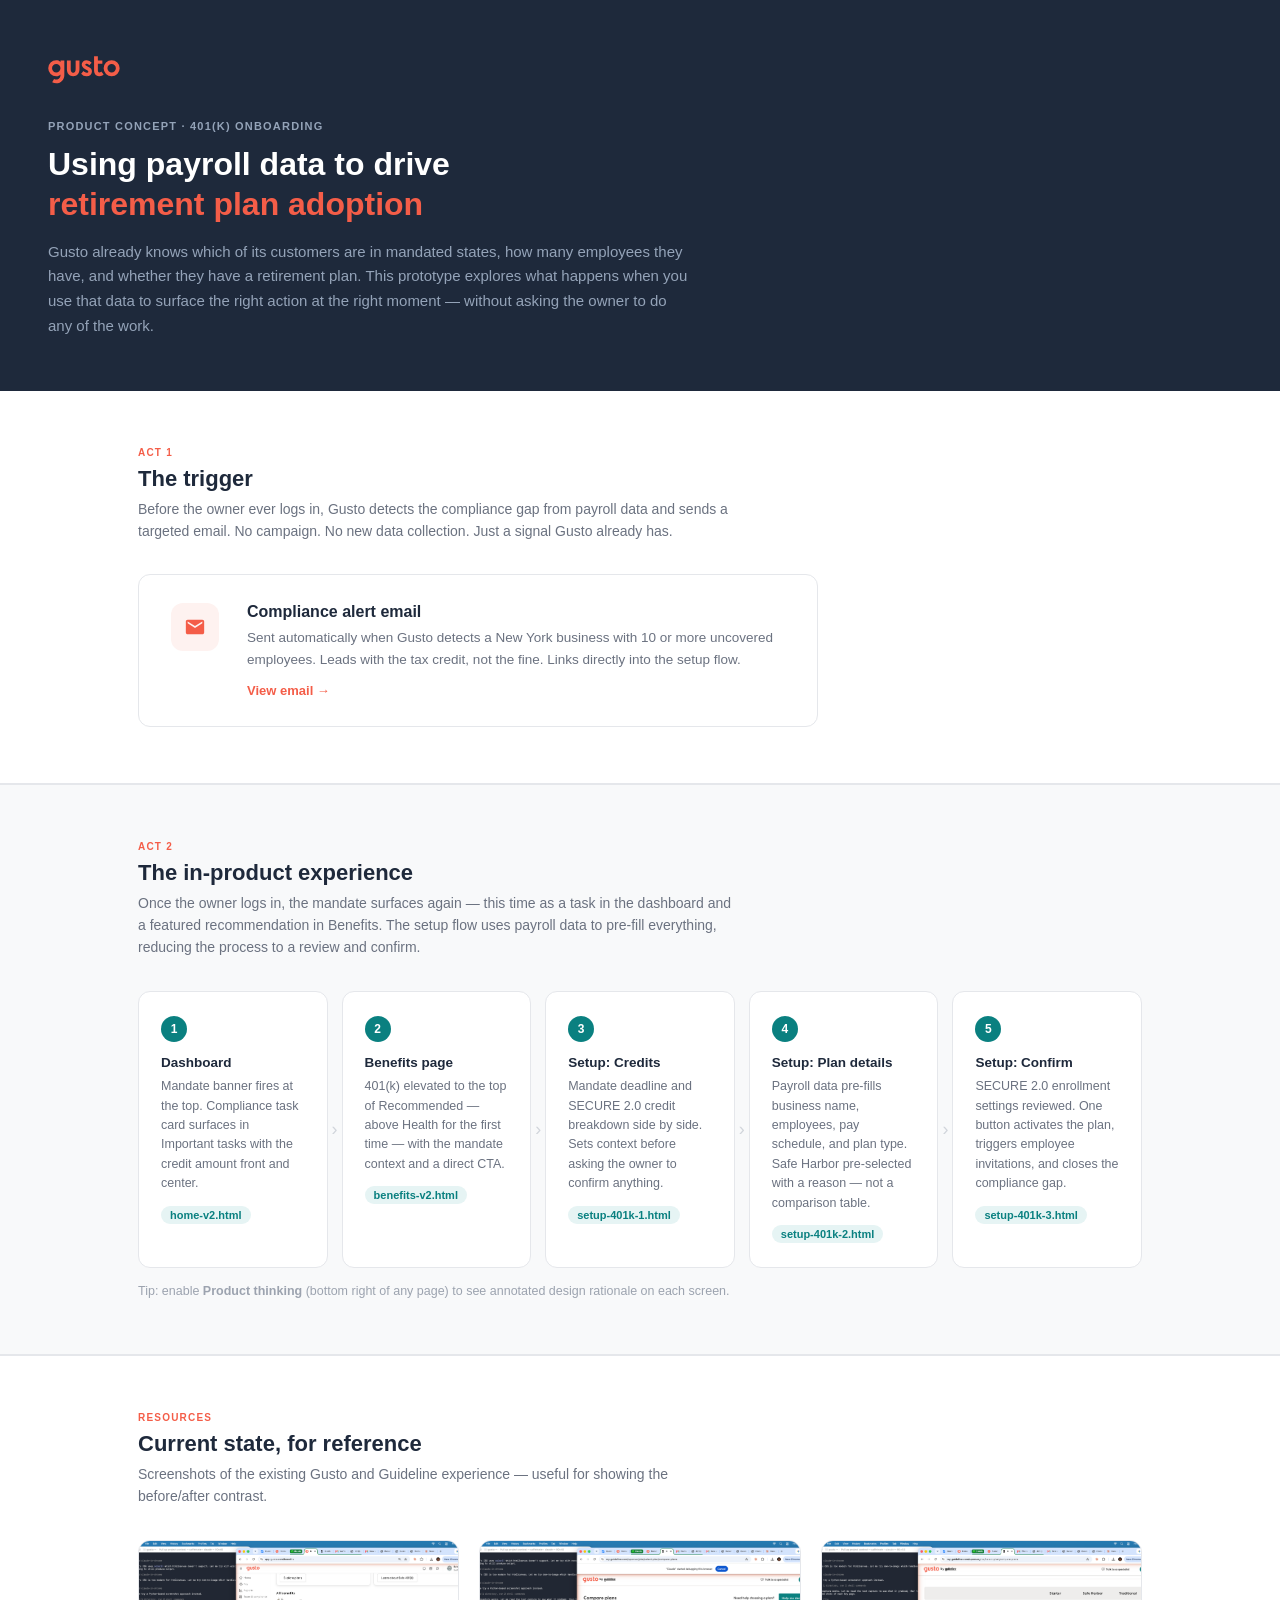
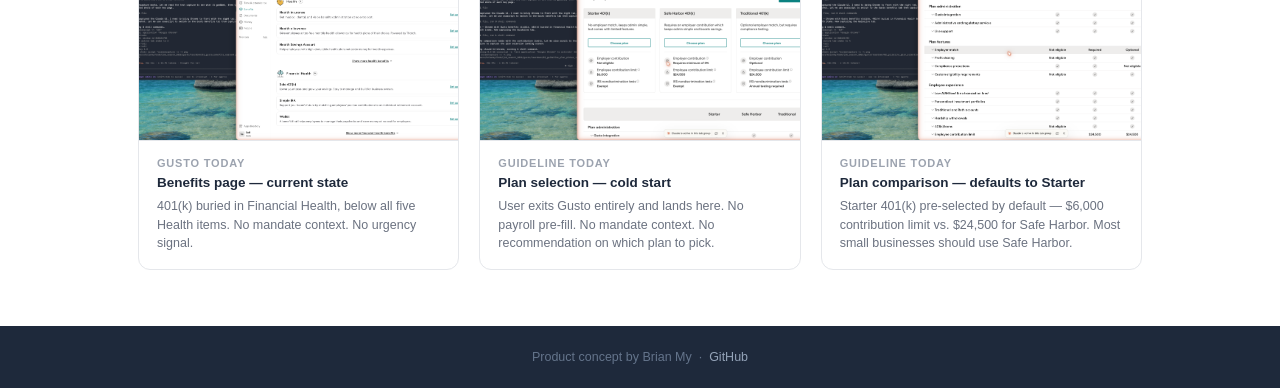
==== index.html @ 6f86a35d "Add index page, teardown screenshots, fix referral card overflow" ====
<!DOCTYPE html>
<html lang="en">
<head>
  <meta charset="UTF-8">
  <meta name="viewport" content="width=device-width, initial-scale=1.0">
  <title>Gusto 401(k) — Prototype</title>
  <link rel="stylesheet" href="styles.css">
  <style>
    * { box-sizing: border-box; margin: 0; padding: 0; }

    body {
      font-family: 'GCentra', -apple-system, BlinkMacSystemFont, sans-serif;
      background: #F8F9FA;
      color: #374151;
    }

    /* ── Hero ── */
    .hero {
      background: #1E293B;
      color: white;
      padding: 56px 48px 52px;
    }
    .hero-logo {
      display: flex;
      align-items: center;
      gap: 12px;
      margin-bottom: 36px;
    }
    .hero-eyebrow {
      font-size: 11px;
      font-weight: 700;
      letter-spacing: 1.2px;
      text-transform: uppercase;
      color: #94A3B8;
      margin-bottom: 12px;
    }
    .hero-title {
      font-size: 32px;
      font-weight: 700;
      line-height: 1.25;
      margin-bottom: 16px;
      color: white;
    }
    .hero-title span { color: #F45D48; }
    .hero-desc {
      font-size: 15px;
      color: #94A3B8;
      line-height: 1.65;
      max-width: 640px;
    }

    /* ── Sections ── */
    .section {
      padding: 56px 48px;
      max-width: 1100px;
      margin: 0 auto;
    }
    .section-label {
      font-size: 10px;
      font-weight: 700;
      letter-spacing: 1.2px;
      text-transform: uppercase;
      color: #F45D48;
      margin-bottom: 8px;
    }
    .section-title {
      font-size: 22px;
      font-weight: 700;
      color: #1E293B;
      margin-bottom: 6px;
    }
    .section-desc {
      font-size: 14px;
      color: #6B7280;
      line-height: 1.6;
      max-width: 600px;
      margin-bottom: 32px;
    }
    .divider {
      border: none;
      border-top: 1px solid #E5E7EB;
    }

    /* ── Act 1: Email ── */
    .email-card {
      display: flex;
      align-items: flex-start;
      gap: 28px;
      background: white;
      border: 1px solid #E5E7EB;
      border-radius: 12px;
      padding: 28px 32px;
      text-decoration: none;
      color: inherit;
      transition: box-shadow 0.15s, border-color 0.15s;
      max-width: 680px;
    }
    .email-card:hover {
      border-color: #F45D48;
      box-shadow: 0 4px 20px rgba(244, 93, 72, 0.1);
    }
    .email-icon {
      width: 48px;
      height: 48px;
      border-radius: 12px;
      background: #FEF2F0;
      color: #F45D48;
      display: flex;
      align-items: center;
      justify-content: center;
      flex-shrink: 0;
    }
    .email-card-title {
      font-size: 16px;
      font-weight: 700;
      color: #1E293B;
      margin-bottom: 6px;
    }
    .email-card-desc {
      font-size: 13.5px;
      color: #6B7280;
      line-height: 1.6;
    }
    .email-card-cta {
      margin-top: 12px;
      font-size: 13px;
      font-weight: 600;
      color: #F45D48;
    }

    /* ── Act 2: Flow ── */
    .flow {
      display: flex;
      align-items: stretch;
      gap: 0;
    }
    .flow-step {
      flex: 1;
      background: white;
      border: 1px solid #E5E7EB;
      border-radius: 12px;
      padding: 24px 22px;
      text-decoration: none;
      color: inherit;
      transition: box-shadow 0.15s, border-color 0.15s;
      position: relative;
    }
    .flow-step:hover {
      border-color: #0A8080;
      box-shadow: 0 4px 16px rgba(10, 128, 128, 0.1);
      z-index: 1;
    }
    .flow-connector {
      display: flex;
      align-items: center;
      padding: 0 4px;
      color: #D1D5DB;
      font-size: 18px;
      flex-shrink: 0;
    }
    .step-num {
      width: 26px;
      height: 26px;
      border-radius: 50%;
      background: #0A8080;
      color: white;
      font-size: 12px;
      font-weight: 700;
      display: flex;
      align-items: center;
      justify-content: center;
      margin-bottom: 12px;
    }
    .step-title {
      font-size: 13.5px;
      font-weight: 700;
      color: #1E293B;
      margin-bottom: 6px;
      line-height: 1.3;
    }
    .step-desc {
      font-size: 12.5px;
      color: #6B7280;
      line-height: 1.55;
    }
    .step-tag {
      display: inline-block;
      margin-top: 12px;
      font-size: 11px;
      font-weight: 600;
      color: #0A8080;
      background: #E6F4F4;
      padding: 3px 9px;
      border-radius: 100px;
    }

    /* ── Resources ── */
    .screenshots {
      display: grid;
      grid-template-columns: repeat(3, 1fr);
      gap: 20px;
    }
    .screenshot-card {
      background: white;
      border: 1px solid #E5E7EB;
      border-radius: 12px;
      overflow: hidden;
    }
    .screenshot-img {
      width: 100%;
      height: 200px;
      object-fit: cover;
      object-position: top;
      display: block;
      border-bottom: 1px solid #E5E7EB;
    }
    .screenshot-body {
      padding: 16px 18px;
    }
    .screenshot-label {
      font-size: 11px;
      font-weight: 700;
      text-transform: uppercase;
      letter-spacing: 0.8px;
      color: #9CA3AF;
      margin-bottom: 5px;
    }
    .screenshot-title {
      font-size: 13.5px;
      font-weight: 600;
      color: #1E293B;
      margin-bottom: 5px;
      line-height: 1.35;
    }
    .screenshot-desc {
      font-size: 12.5px;
      color: #6B7280;
      line-height: 1.5;
    }

    /* ── Footer ── */
    .footer {
      background: #1E293B;
      color: #64748B;
      font-size: 12.5px;
      text-align: center;
      padding: 24px 48px;
    }
    .footer a { color: #94A3B8; text-decoration: none; }
    .footer a:hover { color: white; }
  </style>
</head>
<body>

<!-- ── Hero ── -->
<div class="hero">
  <div class="hero-logo">
    <svg viewBox="0 0 1040.65 399.35" xmlns="http://www.w3.org/2000/svg" style="width:72px;height:auto;color:#F45D48;" aria-label="Gusto" role="img">
      <path fill="currentColor" d="M920.06 61.34A115.69 115.69 0 1 0 1035.74 177 115.81 115.81 0 0 0 920.06 61.34zm0 176.5A60.82 60.82 0 1 1 980.88 177a60.89 60.89 0 0 1-60.82 60.84zM579.44 153.62l-20.21-10.1q-13.14-6.47-16.46-10.2a12 12 0 0 1-3.33-8.18c0-3.9 1.74-7.17 5.25-9.8s8.35-3.94 14.54-3.94q17 0 37.78 20.61l34.14-34.14a89.18 89.18 0 0 0-72.32-36.36q-31.32 0-51.41 18.48t-20.1 44.54q0 40.41 53.33 67.28l18.58 9.29q24 12.12 24 24.85 0 6.87-6.66 12.12T559 243.32q-10.11 0-23.13-7a85.18 85.18 0 0 1-23-18L479.24 255q28.67 37.57 76.76 37.57 36.16 0 57.68-19.59t21.51-48.89q0-22-11.92-38.38t-43.83-32.09zM236.05 65.92h-54.87l.18 19.73c-17.77-18-39.66-24.31-62.18-24.31a115.69 115.69 0 0 0 0 231.38c26.63 0 49.42-11.8 61.16-26.81 0 .91-.08 11.82-.11 13-.22 7.46-1.3 19.41-8.33 31.62A60.6 60.6 0 0 1 87.53 331l-27.29 47.5a114.77 114.77 0 0 0 59.46 16.64c30.36 0 68.22-12 95.07-49.21 22.33-30.92 21.28-60.13 21.28-88.41zM119.18 237.84A60.82 60.82 0 1 1 180 177a60.88 60.88 0 0 1-60.82 60.84zM454.8 65.92h-55.15v110c.11 15.58.09 42.57-11.4 54.14-5.51 5.54-11.51 10.5-24.24 10.5s-18.78-5-24.28-10.5c-11.49-11.57-11.46-38.56-11.35-54.14v-110h-55.11v109.61c-.15 22.57-.43 64.6 27.24 92.45 16.24 16.34 35.58 24.63 63.54 24.63s47.31-8.29 63.55-24.63c27.67-27.85 27.39-69.88 27.24-92.45z"/><path fill="currentColor" d="M740.05 237.18c-6.29-.85-12.48-5.34-16-13.54-2.41-5.62-3.28-13-3.28-22.09V113.1h64.81V65.75h-64.81V4.25h-55v192.84c0 18.91 1.52 41.83 14 63 10.65 18 29.41 32.55 60.2 32.55 37.33 0 64.19-27 64.19-27l-33-40.58s-14.49 14.37-31.11 12.12z"/>
    </svg>
  </div>
  <div class="hero-eyebrow">Product concept · 401(k) onboarding</div>
  <h1 class="hero-title">Using payroll data to drive<br><span>retirement plan adoption</span></h1>
  <p class="hero-desc">Gusto already knows which of its customers are in mandated states, how many employees they have, and whether they have a retirement plan. This prototype explores what happens when you use that data to surface the right action at the right moment — without asking the owner to do any of the work.</p>
</div>

<!-- ── Act 1 ── -->
<div style="background: white; border-bottom: 1px solid #E5E7EB;">
  <div class="section">
    <div class="section-label">Act 1</div>
    <div class="section-title">The trigger</div>
    <p class="section-desc">Before the owner ever logs in, Gusto detects the compliance gap from payroll data and sends a targeted email. No campaign. No new data collection. Just a signal Gusto already has.</p>
    <a href="email-compliance-alert.html" class="email-card">
      <div class="email-icon">
        <svg width="22" height="22" viewBox="0 0 24 24" fill="currentColor"><path d="M20 4H4c-1.1 0-2 .9-2 2v12c0 1.1.9 2 2 2h16c1.1 0 2-.9 2-2V6c0-1.1-.9-2-2-2zm0 4l-8 5-8-5V6l8 5 8-5v2z"/></svg>
      </div>
      <div>
        <div class="email-card-title">Compliance alert email</div>
        <div class="email-card-desc">Sent automatically when Gusto detects a New York business with 10 or more uncovered employees. Leads with the tax credit, not the fine. Links directly into the setup flow.</div>
        <div class="email-card-cta">View email →</div>
      </div>
    </a>
  </div>
</div>

<hr class="divider">

<!-- ── Act 2 ── -->
<div style="background: #F8F9FA; border-bottom: 1px solid #E5E7EB;">
  <div class="section">
    <div class="section-label">Act 2</div>
    <div class="section-title">The in-product experience</div>
    <p class="section-desc">Once the owner logs in, the mandate surfaces again — this time as a task in the dashboard and a featured recommendation in Benefits. The setup flow uses payroll data to pre-fill everything, reducing the process to a review and confirm.</p>
    <div class="flow">
      <a href="home-v2.html" class="flow-step">
        <div class="step-num">1</div>
        <div class="step-title">Dashboard</div>
        <div class="step-desc">Mandate banner fires at the top. Compliance task card surfaces in Important tasks with the credit amount front and center.</div>
        <span class="step-tag">home-v2.html</span>
      </a>
      <div class="flow-connector">›</div>
      <a href="benefits-v2.html" class="flow-step">
        <div class="step-num">2</div>
        <div class="step-title">Benefits page</div>
        <div class="step-desc">401(k) elevated to the top of Recommended — above Health for the first time — with the mandate context and a direct CTA.</div>
        <span class="step-tag">benefits-v2.html</span>
      </a>
      <div class="flow-connector">›</div>
      <a href="setup-401k-1.html" class="flow-step">
        <div class="step-num">3</div>
        <div class="step-title">Setup: Credits</div>
        <div class="step-desc">Mandate deadline and SECURE 2.0 credit breakdown side by side. Sets context before asking the owner to confirm anything.</div>
        <span class="step-tag">setup-401k-1.html</span>
      </a>
      <div class="flow-connector">›</div>
      <a href="setup-401k-2.html" class="flow-step">
        <div class="step-num">4</div>
        <div class="step-title">Setup: Plan details</div>
        <div class="step-desc">Payroll data pre-fills business name, employees, pay schedule, and plan type. Safe Harbor pre-selected with a reason — not a comparison table.</div>
        <span class="step-tag">setup-401k-2.html</span>
      </a>
      <div class="flow-connector">›</div>
      <a href="setup-401k-3.html" class="flow-step">
        <div class="step-num">5</div>
        <div class="step-title">Setup: Confirm</div>
        <div class="step-desc">SECURE 2.0 enrollment settings reviewed. One button activates the plan, triggers employee invitations, and closes the compliance gap.</div>
        <span class="step-tag">setup-401k-3.html</span>
      </a>
    </div>
    <p style="margin-top:16px; font-size:12.5px; color:#9CA3AF;">Tip: enable <strong>Product thinking</strong> (bottom right of any page) to see annotated design rationale on each screen.</p>
  </div>
</div>

<hr class="divider">

<!-- ── Resources ── -->
<div style="background: white;">
  <div class="section">
    <div class="section-label">Resources</div>
    <div class="section-title">Current state, for reference</div>
    <p class="section-desc">Screenshots of the existing Gusto and Guideline experience — useful for showing the before/after contrast.</p>
    <div class="screenshots">

      <div class="screenshot-card">
        <img src="teardown/01_gusto_benefits_current.png" alt="Current Gusto Benefits page" class="screenshot-img">
        <div class="screenshot-body">
          <div class="screenshot-label">Gusto today</div>
          <div class="screenshot-title">Benefits page — current state</div>
          <div class="screenshot-desc">401(k) buried in Financial Health, below all five Health items. No mandate context. No urgency signal.</div>
        </div>
      </div>

      <div class="screenshot-card">
        <img src="teardown/03_guideline_plan_picker_top.png" alt="Guideline plan picker" class="screenshot-img">
        <div class="screenshot-body">
          <div class="screenshot-label">Guideline today</div>
          <div class="screenshot-title">Plan selection — cold start</div>
          <div class="screenshot-desc">User exits Gusto entirely and lands here. No payroll pre-fill. No mandate context. No recommendation on which plan to pick.</div>
        </div>
      </div>

      <div class="screenshot-card">
        <img src="teardown/02_guideline_plan_selection.png" alt="Guideline comparison table" class="screenshot-img">
        <div class="screenshot-body">
          <div class="screenshot-label">Guideline today</div>
          <div class="screenshot-title">Plan comparison — defaults to Starter</div>
          <div class="screenshot-desc">Starter 401(k) pre-selected by default — $6,000 contribution limit vs. $24,500 for Safe Harbor. Most small businesses should use Safe Harbor.</div>
        </div>
      </div>

    </div>
  </div>
</div>

<!-- ── Footer ── -->
<div class="footer">
  Product concept by Brian My &nbsp;·&nbsp; <a href="https://github.com/brianmy/gusto-401k" target="_blank">GitHub</a>
</div>

</body>
</html>
---- styles.css ----
/* ─── Gusto Prototype — Shared Styles ─── */

@font-face {
  font-family: 'GCentra';
  src: url('https://d3bnlkto289wdc.cloudfront.net/vite-dev/assets/gcentra-medium-BypWhw_v.woff2') format('woff2');
  font-weight: 400 700;
  font-style: normal;
  font-display: swap;
}

:root {
  --gusto-red:        #F45D48;
  --gusto-green:      #0A8080;
  --gusto-green-dark: #086666;
  --gusto-green-bg:   #E6F4F4;
  --border:           #E0E0E0;
  --text-primary:     #525257;
  --text-secondary:   #6B6B6B;
  --text-muted:       #929292;
  --bg-white:         #FFFFFF;
  --bg-light:         #F6F6F6;
  --radius:           8px;
  --sidebar-w:        204px;
  --topbar-h:         56px;
}

*, *::before, *::after { box-sizing: border-box; margin: 0; padding: 0; }

body {
  font-family: 'GCentra', -apple-system, BlinkMacSystemFont, 'Segoe UI', Roboto, Helvetica, Arial, sans-serif;
  color: var(--text-primary);
  background: var(--bg-white);
  font-size: 14px;
  -webkit-font-smoothing: antialiased;
}

a { text-decoration: none; }

/* ─── Topbar ─── */
.topbar {
  position: fixed; top: 0; left: 0; right: 0; z-index: 200;
  height: var(--topbar-h);
  display: flex; align-items: center; gap: 14px;
  padding: 0 20px;
  background: white;
  border-bottom: 1px solid var(--border);
}

.topbar-logo {
  font-size: 22px; font-weight: 900; font-style: italic;
  color: var(--gusto-red); letter-spacing: -1.5px;
  text-decoration: none;
  flex-shrink: 0;
}

.topbar-right {
  margin-left: auto;
  display: flex; align-items: center; gap: 6px;
}

.icon-btn {
  background: none; border: none; cursor: pointer;
  width: 34px; height: 34px; border-radius: 50%;
  display: flex; align-items: center; justify-content: center;
  color: var(--text-secondary); font-size: 17px;
  transition: background 0.15s;
}
.icon-btn:hover { background: var(--bg-light); }

.user-chip {
  display: flex; align-items: center; gap: 8px;
  padding: 4px 10px 4px 4px;
  border-radius: 20px; cursor: pointer;
  transition: background 0.15s;
}
.user-chip:hover { background: var(--bg-light); }

.avatar {
  width: 30px; height: 30px; border-radius: 50%;
  background: #6B7280; color: white;
  font-size: 12px; font-weight: 700;
  display: flex; align-items: center; justify-content: center;
  flex-shrink: 0;
}

.user-name { font-size: 13px; font-weight: 600; }
.user-company { font-size: 12px; color: var(--text-secondary); }

/* ─── Sidebar ─── */
.sidebar {
  position: fixed; top: var(--topbar-h); left: 0; bottom: 0;
  width: var(--sidebar-w);
  background: white;
  border-right: 1px solid var(--border);
  overflow-y: auto;
  padding: 10px 0 20px;
  display: flex; flex-direction: column;
}

.nav-item {
  display: flex; align-items: center; gap: 10px;
  padding: 8px 16px 8px 13px;
  font-size: 13.5px; font-weight: 500;
  color: var(--text-primary);
  text-decoration: none;
  border-left: 3px solid transparent;
  transition: background 0.12s;
  white-space: nowrap;
}
.nav-item:hover { background: var(--bg-light); }
.nav-item.active {
  border-left-color: var(--gusto-green);
  color: var(--gusto-green);
  background: var(--gusto-green-bg);
}
.nav-icon { font-size: 15px; width: 20px; text-align: center; flex-shrink: 0; }
.nav-svg { width: 16px; height: 16px; flex-shrink: 0; }

.nav-spacer { flex: 1; }
.nav-divider { height: 1px; background: var(--border); margin: 8px 0; }

.nav-section-label {
  padding: 10px 16px 4px;
  font-size: 10.5px; font-weight: 700;
  color: var(--text-muted); text-transform: uppercase; letter-spacing: 0.6px;
}

/* ─── Shell ─── */
.app-shell {
  padding-top: var(--topbar-h);
  display: flex; min-height: 100vh;
}

.page-area {
  margin-left: var(--sidebar-w);
  flex: 1; min-height: calc(100vh - var(--topbar-h));
}

/* ─── Home layout ─── */
.home-grid {
  display: grid;
  grid-template-columns: 1fr 300px;
  min-height: calc(100vh - var(--topbar-h));
}

.home-body { padding: 32px 36px 48px; }

.home-panel {
  padding: 32px 24px 48px;
  border-left: 1px solid var(--border);
}

/* ─── Buttons ─── */
.btn-primary {
  display: inline-flex; align-items: center; justify-content: center;
  padding: 9px 18px;
  background: var(--gusto-green); color: white;
  border: none; border-radius: 6px;
  font-size: 14px; font-weight: 600; cursor: pointer;
  text-decoration: none; white-space: nowrap;
  transition: background 0.15s;
}
.btn-primary:hover { background: var(--gusto-green-dark); }

.btn-outline {
  display: inline-flex; align-items: center;
  padding: 8px 16px;
  border: 1.5px solid #374151; border-radius: 6px;
  font-size: 13.5px; font-weight: 500; cursor: pointer;
  background: none; color: #374151; text-decoration: none;
  transition: background 0.15s;
}
.btn-outline:hover { background: var(--bg-light); }

.link-action {
  color: var(--gusto-green); font-weight: 500; font-size: 13.5px;
  text-decoration: none; display: inline-flex; align-items: center; gap: 3px;
}
.link-action:hover { color: var(--gusto-green-dark); text-decoration: underline; }

/* ─── Progress ─── */
.progress-label-row {
  display: flex; justify-content: space-between; align-items: center;
  margin-bottom: 6px;
}
.progress-label { font-size: 14px; font-weight: 600; }
.progress-pct { font-size: 13px; color: var(--text-secondary); font-weight: 500; }

.progress-track {
  height: 8px; background: var(--border); border-radius: 100px; overflow: hidden;
}
.progress-fill { height: 100%; background: var(--gusto-green); border-radius: 100px; }

/* ─── Setup card ─── */
.setup-card {
  display: flex; align-items: center; gap: 16px;
  border: 1px solid var(--border); border-radius: var(--radius);
  padding: 18px 20px; margin: 16px 0 8px;
}
.setup-emoji { font-size: 38px; flex-shrink: 0; }
.setup-info { flex: 1; }
.setup-title { font-size: 15px; font-weight: 600; margin-bottom: 3px; }
.setup-desc { font-size: 13px; color: var(--text-secondary); }

/* ─── Section headers ─── */
.section-header {
  display: flex; align-items: center; justify-content: space-between;
  margin-bottom: 12px;
}
.section-title { font-size: 17px; font-weight: 700; }

/* ─── Empty states ─── */
.empty-card {
  border: 1px solid var(--border); border-radius: var(--radius);
  padding: 40px 24px; text-align: center; margin-bottom: 24px;
}
.empty-icon { font-size: 42px; margin-bottom: 12px; }
.empty-title { font-size: 16px; font-weight: 600; margin-bottom: 6px; }
.empty-desc { font-size: 13px; color: var(--text-secondary); }

/* ─── Right panel ─── */
.panel-section { margin-bottom: 28px; }
.panel-title { font-size: 15px; font-weight: 700; margin-bottom: 8px; }
.panel-subtitle { font-size: 12.5px; color: var(--text-secondary); line-height: 1.5; }

.panel-title-row {
  display: flex; align-items: center; justify-content: space-between; margin-bottom: 10px;
}

.calendar-pill {
  display: flex; align-items: center; gap: 10px;
  border: 1px solid var(--border); border-radius: 8px; padding: 10px 14px;
}
.cal-tag { font-size: 10px; font-weight: 700; color: var(--text-secondary); text-transform: uppercase; letter-spacing: 0.4px; margin-bottom: 2px; }
.cal-title { font-size: 13px; font-weight: 600; }
.cal-date { font-size: 12px; color: var(--text-muted); }

.referral-box {
  border: 1px solid var(--border); border-radius: var(--radius);
  padding: 16px; background: var(--bg-light);
}
.referral-icon { font-size: 26px; margin-bottom: 8px; }
.referral-title { font-size: 14px; font-weight: 700; margin-bottom: 4px; }
.referral-desc { font-size: 12.5px; color: var(--text-secondary); margin-bottom: 12px; line-height: 1.5; }
.referral-row { display: flex; gap: 6px; }
.referral-input {
  flex: 1; min-width: 0; border: 1px solid var(--border); border-radius: 6px;
  padding: 7px 10px; font-size: 12.5px; background: white; color: var(--text-secondary);
  outline: none; overflow: hidden; text-overflow: ellipsis; white-space: nowrap;
}
.referral-note { font-size: 11.5px; color: var(--text-secondary); margin-top: 8px; }

/* ─── Benefits ─── */
.page-content { padding: 32px 40px 48px; }
.page-title { font-size: 24px; font-weight: 800; margin-bottom: 28px; }

.rec-grid {
  display: grid; grid-template-columns: 1fr 1fr; gap: 16px; margin-bottom: 36px;
}

.rec-card {
  border: 1px solid var(--border); border-radius: var(--radius); padding: 24px;
}
.rec-emoji { font-size: 36px; margin-bottom: 12px; }
.rec-title { font-size: 17px; font-weight: 700; margin-bottom: 8px; }
.rec-desc { font-size: 13.5px; color: var(--text-secondary); line-height: 1.5; margin-bottom: 18px; }

.benefits-list-title { font-size: 19px; font-weight: 700; margin-bottom: 20px; }

.cat-header {
  display: flex; align-items: center; gap: 10px;
  margin: 28px 0 12px;
}
.cat-emoji { font-size: 30px; }
.cat-name { font-size: 17px; font-weight: 700; }
.cat-count {
  background: var(--bg-light); color: var(--text-secondary);
  border-radius: 100px; padding: 2px 9px; font-size: 12px; font-weight: 600;
}

.benefit-row {
  display: flex; align-items: center;
  padding: 15px 18px;
  border: 1px solid var(--border); border-radius: var(--radius);
  margin-bottom: 8px; cursor: pointer; text-decoration: none; color: inherit;
  transition: background 0.12s;
}
.benefit-row:hover { background: var(--bg-light); }
.benefit-info { flex: 1; }
.benefit-title { font-size: 14.5px; font-weight: 600; margin-bottom: 3px; }
.benefit-desc { font-size: 13px; color: var(--text-secondary); line-height: 1.4; }
.benefit-cta { color: var(--gusto-green); font-size: 13.5px; font-weight: 500; white-space: nowrap; margin-left: 16px; }

.show-more {
  background: none; border: none; cursor: pointer;
  color: var(--gusto-green); font-size: 13.5px; font-weight: 500;
  display: flex; align-items: center; gap: 5px;
  padding: 6px 0; margin-bottom: 4px;
}
.show-more:hover { color: var(--gusto-green-dark); }

/* ─── App Directory ─── */
.appdir-layout {
  display: grid;
  grid-template-columns: 220px 1fr;
  min-height: calc(100vh - var(--topbar-h));
}

.appdir-sidebar {
  border-right: 1px solid var(--border);
  padding: 20px 0;
  overflow-y: auto;
}

.appdir-nav-section { margin-bottom: 20px; }

.appdir-nav-label {
  padding: 4px 20px 6px;
  font-size: 10.5px; font-weight: 700;
  color: var(--text-muted); text-transform: uppercase; letter-spacing: 0.6px;
}

.appdir-nav-link {
  display: block; padding: 6px 20px;
  font-size: 13.5px; color: var(--text-primary);
  text-decoration: none; transition: background 0.12s;
}
.appdir-nav-link:hover { background: var(--bg-light); }
.appdir-nav-link.active { color: var(--gusto-green); font-weight: 600; }

.appdir-main { padding: 32px 40px 48px; }

.appdir-header {
  display: flex; align-items: flex-start; justify-content: space-between;
  margin-bottom: 24px;
}
.appdir-title { font-size: 24px; font-weight: 800; margin-bottom: 4px; }
.appdir-subtitle { font-size: 13px; color: var(--text-secondary); }

.search-bar {
  display: flex; align-items: center; gap: 10px;
  border: 1.5px solid var(--border); border-radius: var(--radius);
  padding: 9px 14px; background: white; margin-bottom: 28px;
}
.search-bar:focus-within { border-color: var(--gusto-green); }
.search-input {
  border: none; outline: none; font-size: 14px;
  color: var(--text-secondary); width: 100%; background: transparent;
}

.appdir-section-title { font-size: 18px; font-weight: 700; margin-bottom: 6px; }
.appdir-section-desc { font-size: 13.5px; color: var(--text-secondary); margin-bottom: 20px; line-height: 1.5; }

.app-grid {
  display: grid; grid-template-columns: 1fr 1fr; gap: 16px;
}

.app-card {
  border: 1px solid var(--border); border-radius: var(--radius);
  padding: 24px; display: flex; flex-direction: column;
  transition: box-shadow 0.15s;
}
.app-card:hover { box-shadow: 0 2px 8px rgba(0,0,0,0.08); }

.app-logo-wrap { display: flex; align-items: center; gap: 10px; margin-bottom: 12px; }

.app-logo {
  width: 48px; height: 48px; border-radius: 10px;
  display: flex; align-items: center; justify-content: center;
  font-size: 18px; font-weight: 800; flex-shrink: 0; overflow: hidden;
}

.app-logo img { width: 100%; height: 100%; object-fit: contain; }

.app-name-row { display: flex; align-items: center; gap: 6px; flex-wrap: wrap; }
.app-name { font-size: 15px; font-weight: 700; }

.badge {
  font-size: 11px; font-weight: 600; padding: 2px 8px;
  border-radius: 100px; flex-shrink: 0;
}
.badge-popular { background: #FEF3C7; color: #92400E; }
.badge-new     { background: #DBEAFE; color: #1E40AF; }
.badge-connected { background: var(--gusto-green-bg); color: var(--gusto-green); }

.check-icon {
  display: inline-flex; align-items: center; justify-content: center;
  width: 18px; height: 18px; border-radius: 50%;
  background: var(--gusto-green); color: white; font-size: 11px; flex-shrink: 0;
}

.app-desc {
  font-size: 13.5px; color: var(--text-secondary); line-height: 1.5;
  margin-bottom: 16px; flex: 1;
}

/* ─── Coachmarks ─── */
.cm-toggle {
  position: fixed;
  bottom: 24px; right: 24px;
  z-index: 500;
  display: flex; align-items: center; gap: 7px;
  padding: 7px 13px 7px 10px;
  background: #1E293B; color: white;
  border: none; border-radius: 20px;
  font-size: 12px; font-weight: 600; font-family: inherit;
  cursor: pointer; user-select: none; letter-spacing: 0.1px;
  box-shadow: 0 2px 10px rgba(0,0,0,0.35);
  transition: background 0.15s;
}
.cm-toggle:hover { background: #334155; }
.cm-toggle.cm-off { background: #64748B; }
.cm-toggle.cm-off:hover { background: #475569; }
.cm-toggle-dot {
  width: 7px; height: 7px; border-radius: 50%;
  background: #4ADE80; flex-shrink: 0; transition: background 0.15s;
}
.cm-toggle.cm-off .cm-toggle-dot { background: #94A3B8; }

.cm-badge {
  position: absolute;
  width: 22px; height: 22px; border-radius: 50%;
  background: #F59E0B; color: white;
  font-size: 11px; font-weight: 700; font-family: inherit;
  display: flex; align-items: center; justify-content: center;
  cursor: pointer; z-index: 300; line-height: 1;
  box-shadow: 0 2px 6px rgba(0,0,0,0.3);
}


.cm-tip {
  display: none;
  position: absolute;
  width: 272px;
  background: #1E293B; color: #E2E8F0;
  border-radius: 10px;
  padding: 14px 16px;
  font-size: 12.5px; font-weight: 400; font-family: inherit;
  line-height: 1.6;
  box-shadow: 0 6px 24px rgba(0,0,0,0.4);
  z-index: 800;
  pointer-events: auto;
}
.cm-tip.open { display: block; }
.cm-tip-label {
  font-size: 10px; font-weight: 700;
  text-transform: uppercase; letter-spacing: 0.9px;
  color: #F59E0B; margin-bottom: 8px;
}

/* Tooltip direction helpers — relative to the badge */
.cm-tip-r  { left: 28px;   top: -6px; }
.cm-tip-l  { right: 28px;  top: -6px; }
.cm-tip-bl { top: 28px;    left: 0; }
.cm-tip-br { top: 28px;    right: 0; }
.cm-tip-al { bottom: 28px; left: 0; }

/* Hidden when coachmarks are off */
body.cm-off .cm-badge        { display: none !important; }
body.cm-off .cm-tip.open     { display: none !important; }
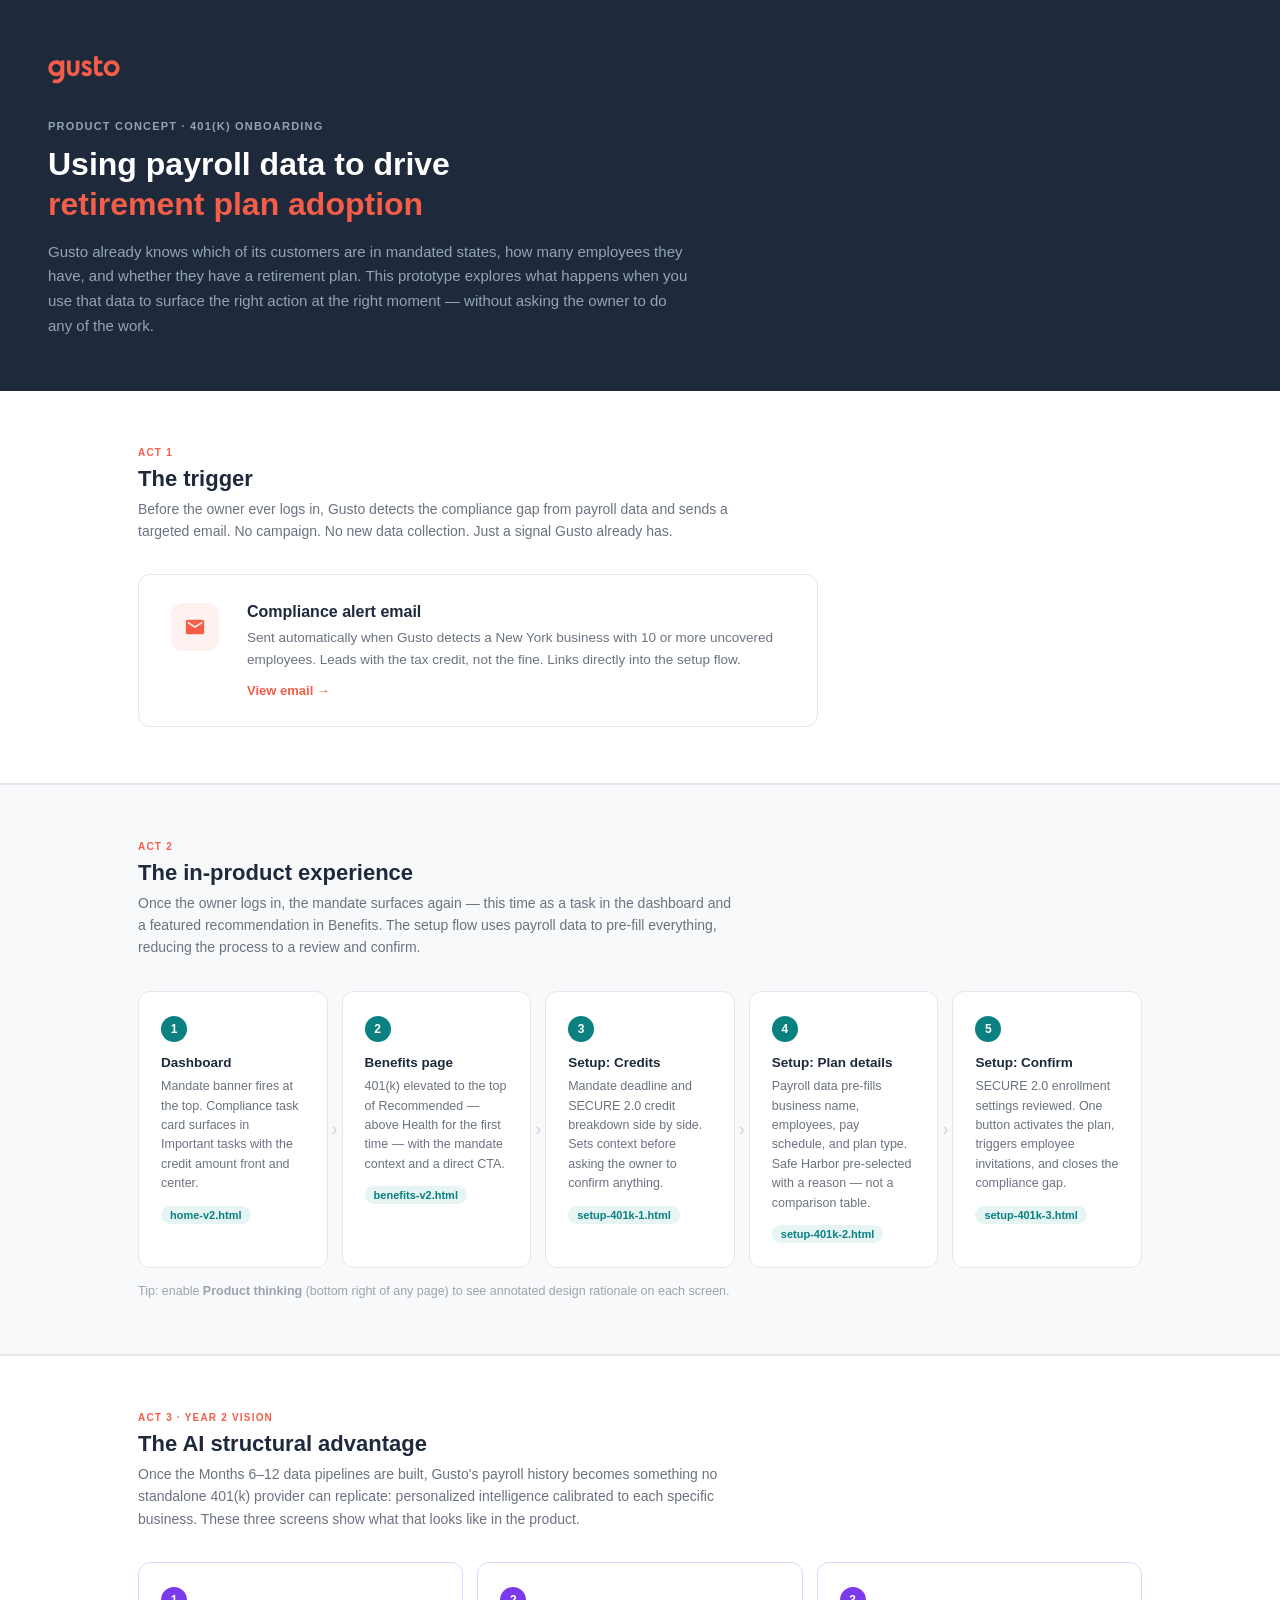
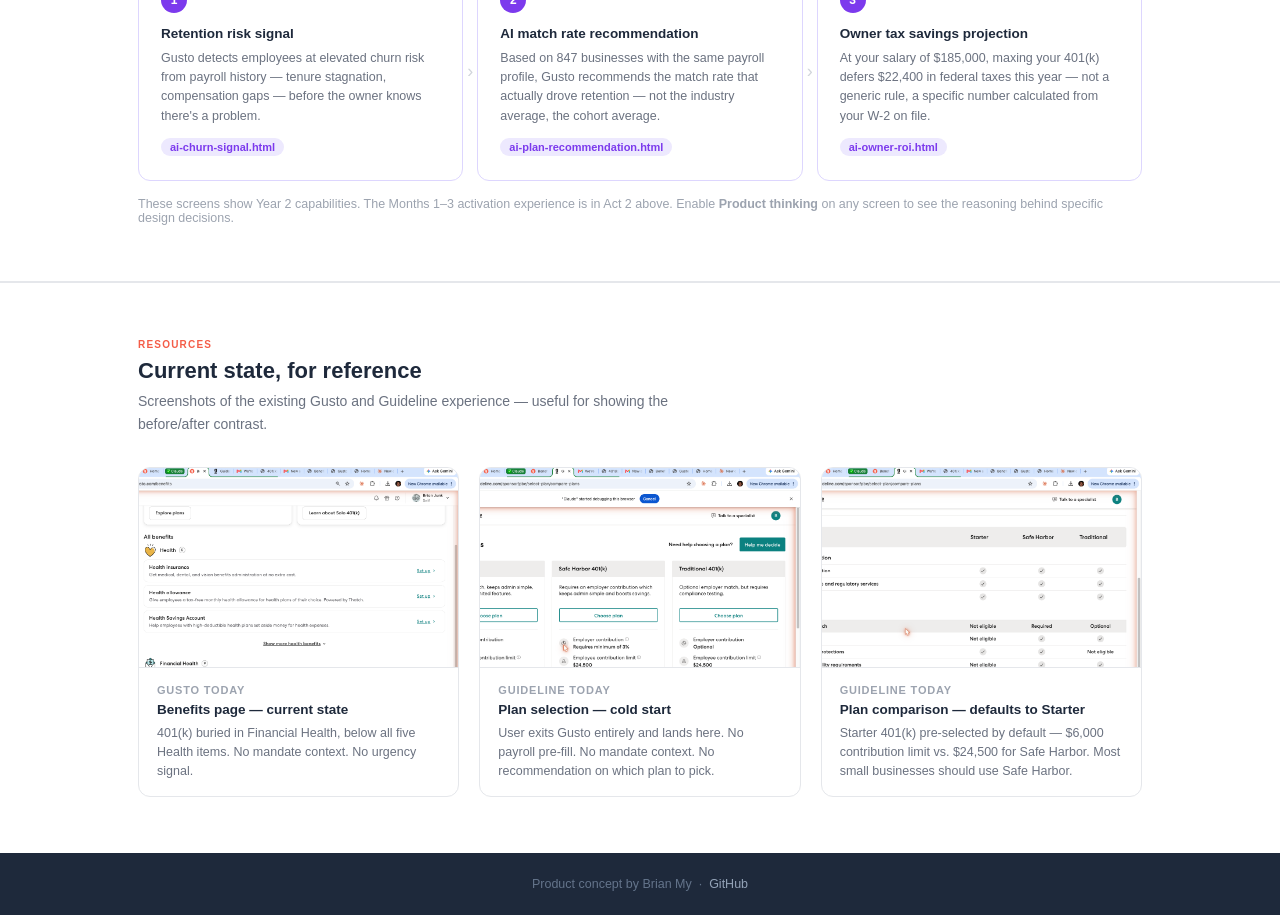
==== commit 6d3b21fb: "Add Year 2 AI vision screens — churn signal, plan recommendation, owner ROI Three new screens illust" ====
--- a/index.html
+++ b/index.html
@@ -333,6 +333,40 @@
 
 <hr class="divider">
 
+<!-- ── Act 3: AI Advantage ── -->
+<div style="background: white; border-bottom: 1px solid #E5E7EB;">
+  <div class="section">
+    <div class="section-label">Act 3 · Year 2 Vision</div>
+    <div class="section-title">The AI structural advantage</div>
+    <p class="section-desc">Once the Months 6–12 data pipelines are built, Gusto's payroll history becomes something no standalone 401(k) provider can replicate: personalized intelligence calibrated to each specific business. These three screens show what that looks like in the product.</p>
+    <div class="flow">
+      <a href="ai-churn-signal.html" class="flow-step" style="border-color: #DDD6FE;">
+        <div class="step-num" style="background: #7C3AED;">1</div>
+        <div class="step-title">Retention risk signal</div>
+        <div class="step-desc">Gusto detects employees at elevated churn risk from payroll history — tenure stagnation, compensation gaps — before the owner knows there's a problem.</div>
+        <span class="step-tag" style="background:#EDE9FE;color:#7C3AED;">ai-churn-signal.html</span>
+      </a>
+      <div class="flow-connector">›</div>
+      <a href="ai-plan-recommendation.html" class="flow-step" style="border-color: #DDD6FE;">
+        <div class="step-num" style="background: #7C3AED;">2</div>
+        <div class="step-title">AI match rate recommendation</div>
+        <div class="step-desc">Based on 847 businesses with the same payroll profile, Gusto recommends the match rate that actually drove retention — not the industry average, the cohort average.</div>
+        <span class="step-tag" style="background:#EDE9FE;color:#7C3AED;">ai-plan-recommendation.html</span>
+      </a>
+      <div class="flow-connector">›</div>
+      <a href="ai-owner-roi.html" class="flow-step" style="border-color: #DDD6FE;">
+        <div class="step-num" style="background: #7C3AED;">3</div>
+        <div class="step-title">Owner tax savings projection</div>
+        <div class="step-desc">At your salary of $185,000, maxing your 401(k) defers $22,400 in federal taxes this year — not a generic rule, a specific number calculated from your W-2 on file.</div>
+        <span class="step-tag" style="background:#EDE9FE;color:#7C3AED;">ai-owner-roi.html</span>
+      </a>
+    </div>
+    <p style="margin-top:16px; font-size:12.5px; color:#9CA3AF;">These screens show Year 2 capabilities. The Months 1–3 activation experience is in Act 2 above. Enable <strong>Product thinking</strong> on any screen to see the reasoning behind specific design decisions.</p>
+  </div>
+</div>
+
+<hr class="divider">
+
 <!-- ── Resources ── -->
 <div style="background: white;">
   <div class="section">
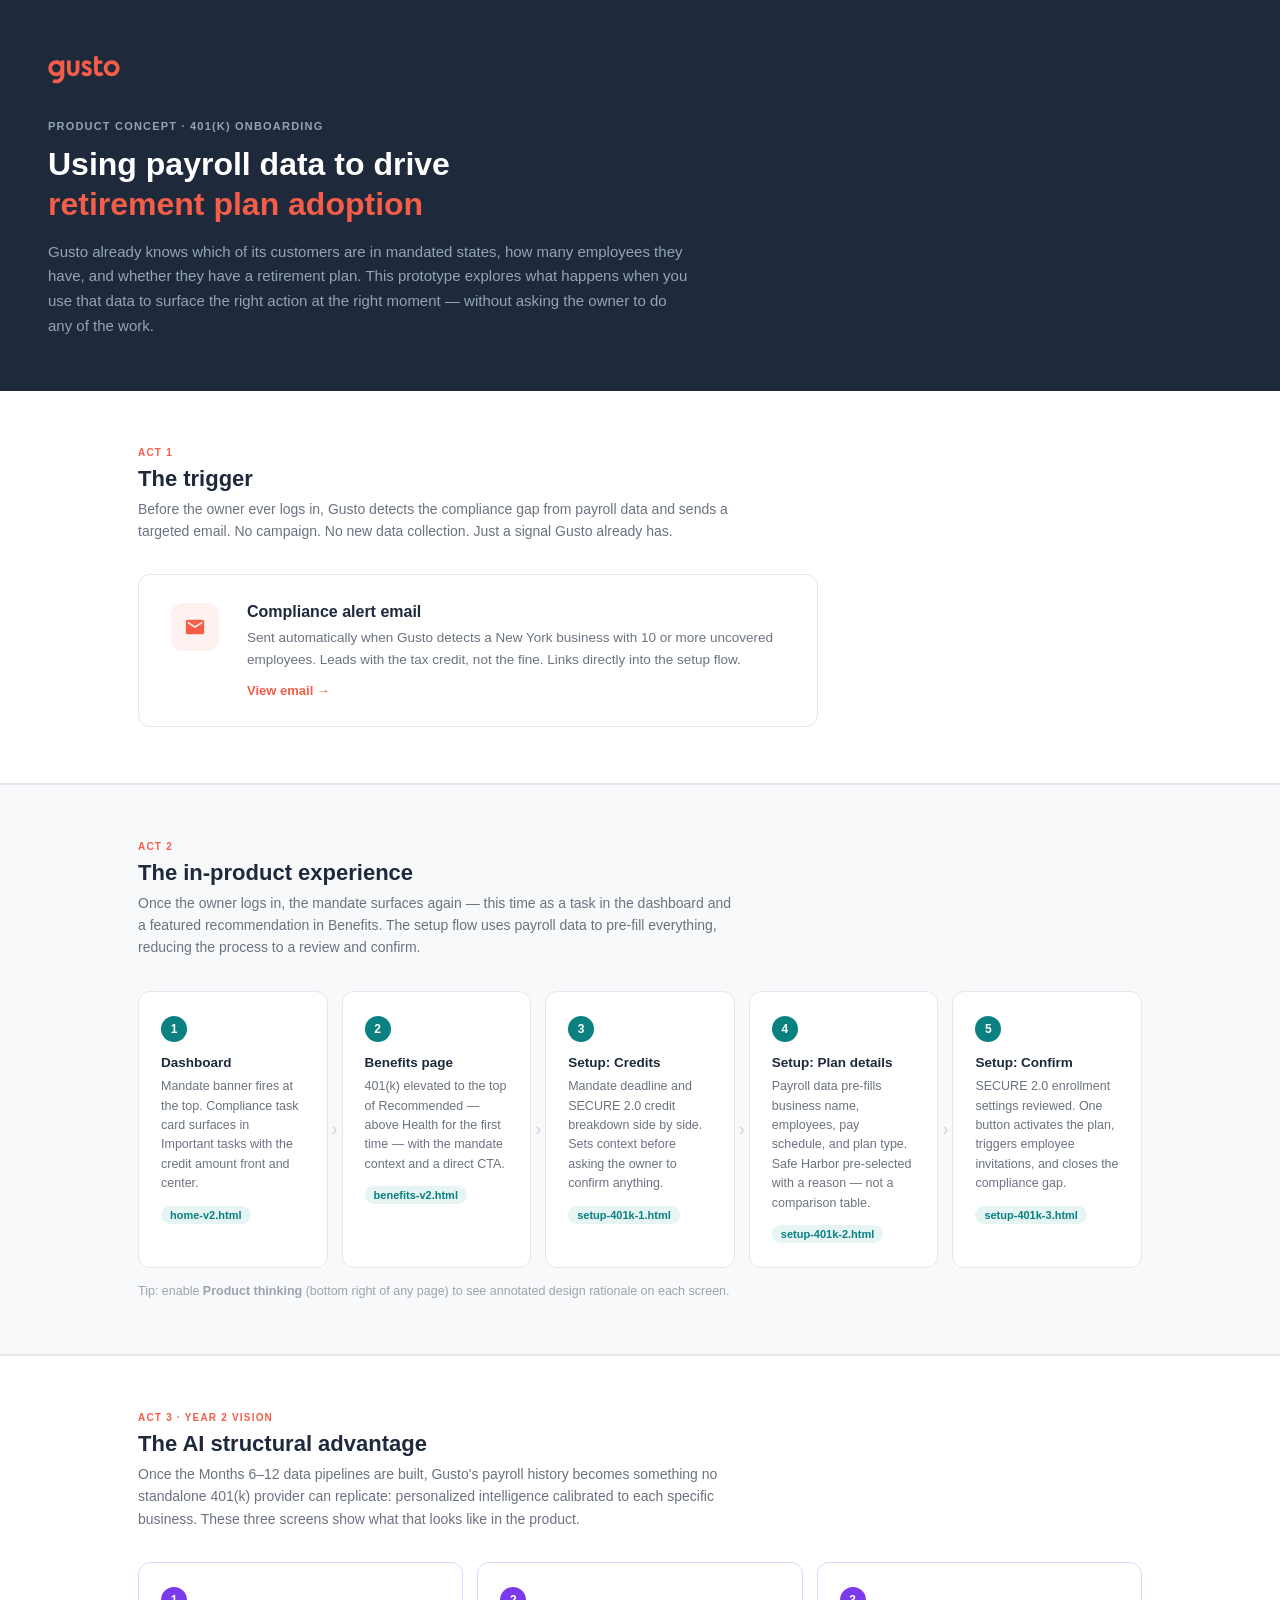
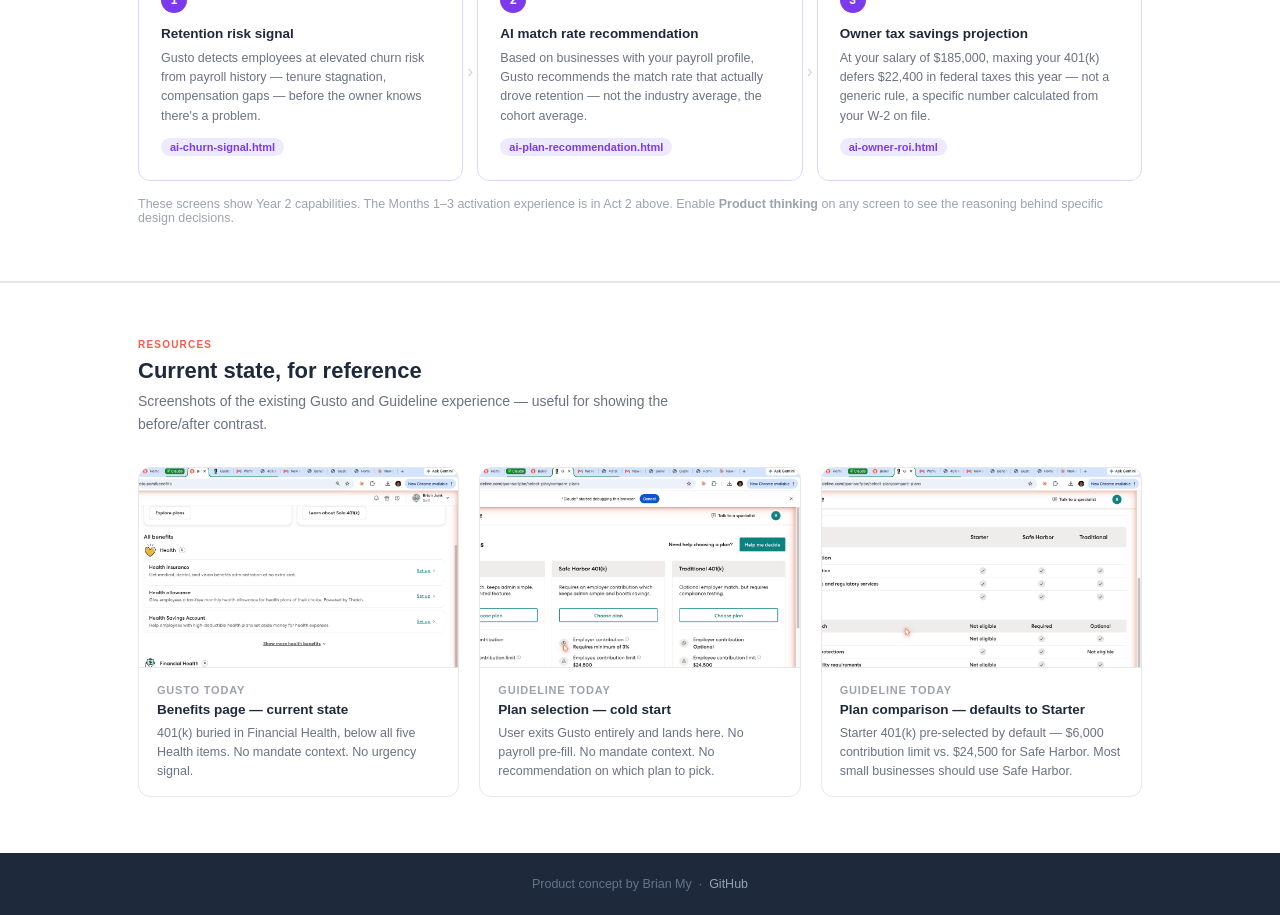
==== commit 39c4b15f: "Replace arbitrary "847 businesses" with generic cohort language The specific number was made up. Gen" ====
--- a/index.html
+++ b/index.html
@@ -350,7 +350,7 @@
       <a href="ai-plan-recommendation.html" class="flow-step" style="border-color: #DDD6FE;">
         <div class="step-num" style="background: #7C3AED;">2</div>
         <div class="step-title">AI match rate recommendation</div>
-        <div class="step-desc">Based on 847 businesses with the same payroll profile, Gusto recommends the match rate that actually drove retention — not the industry average, the cohort average.</div>
+        <div class="step-desc">Based on businesses with your payroll profile, Gusto recommends the match rate that actually drove retention — not the industry average, the cohort average.</div>
         <span class="step-tag" style="background:#EDE9FE;color:#7C3AED;">ai-plan-recommendation.html</span>
       </a>
       <div class="flow-connector">›</div>
